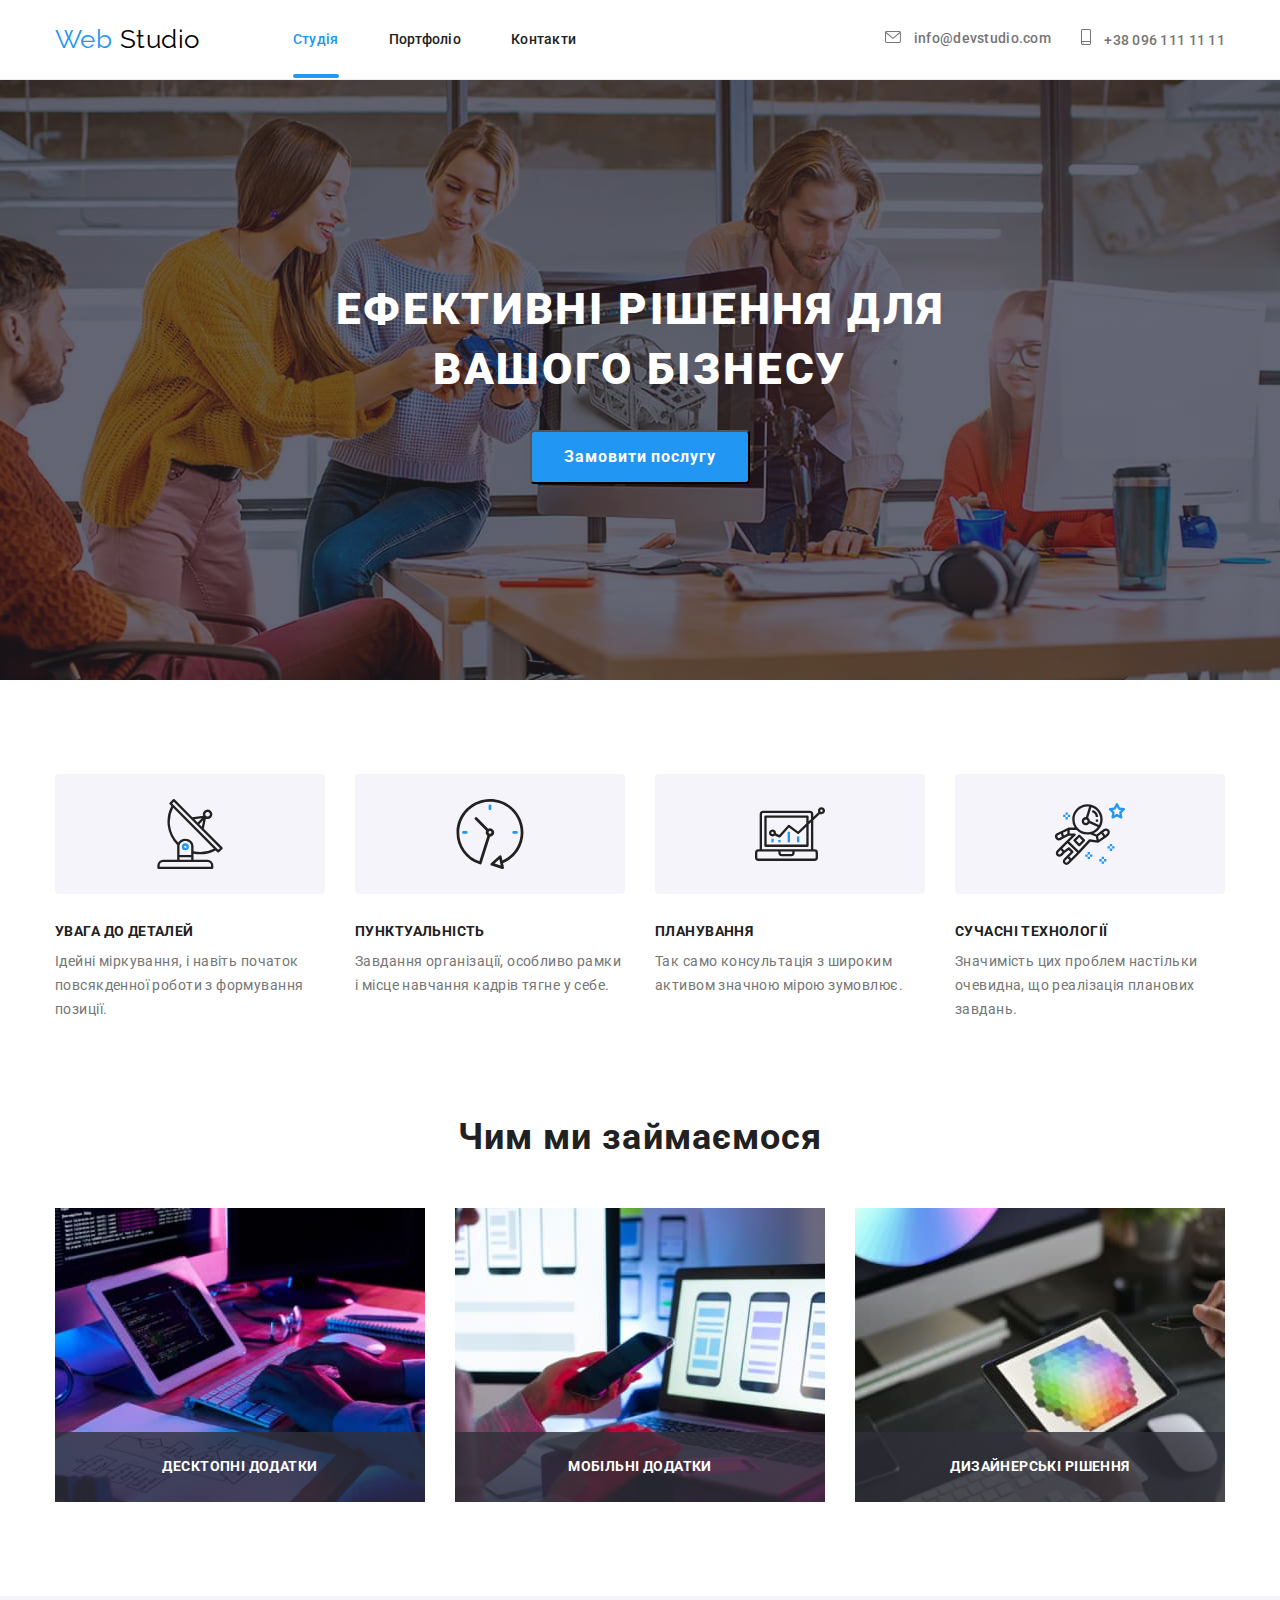
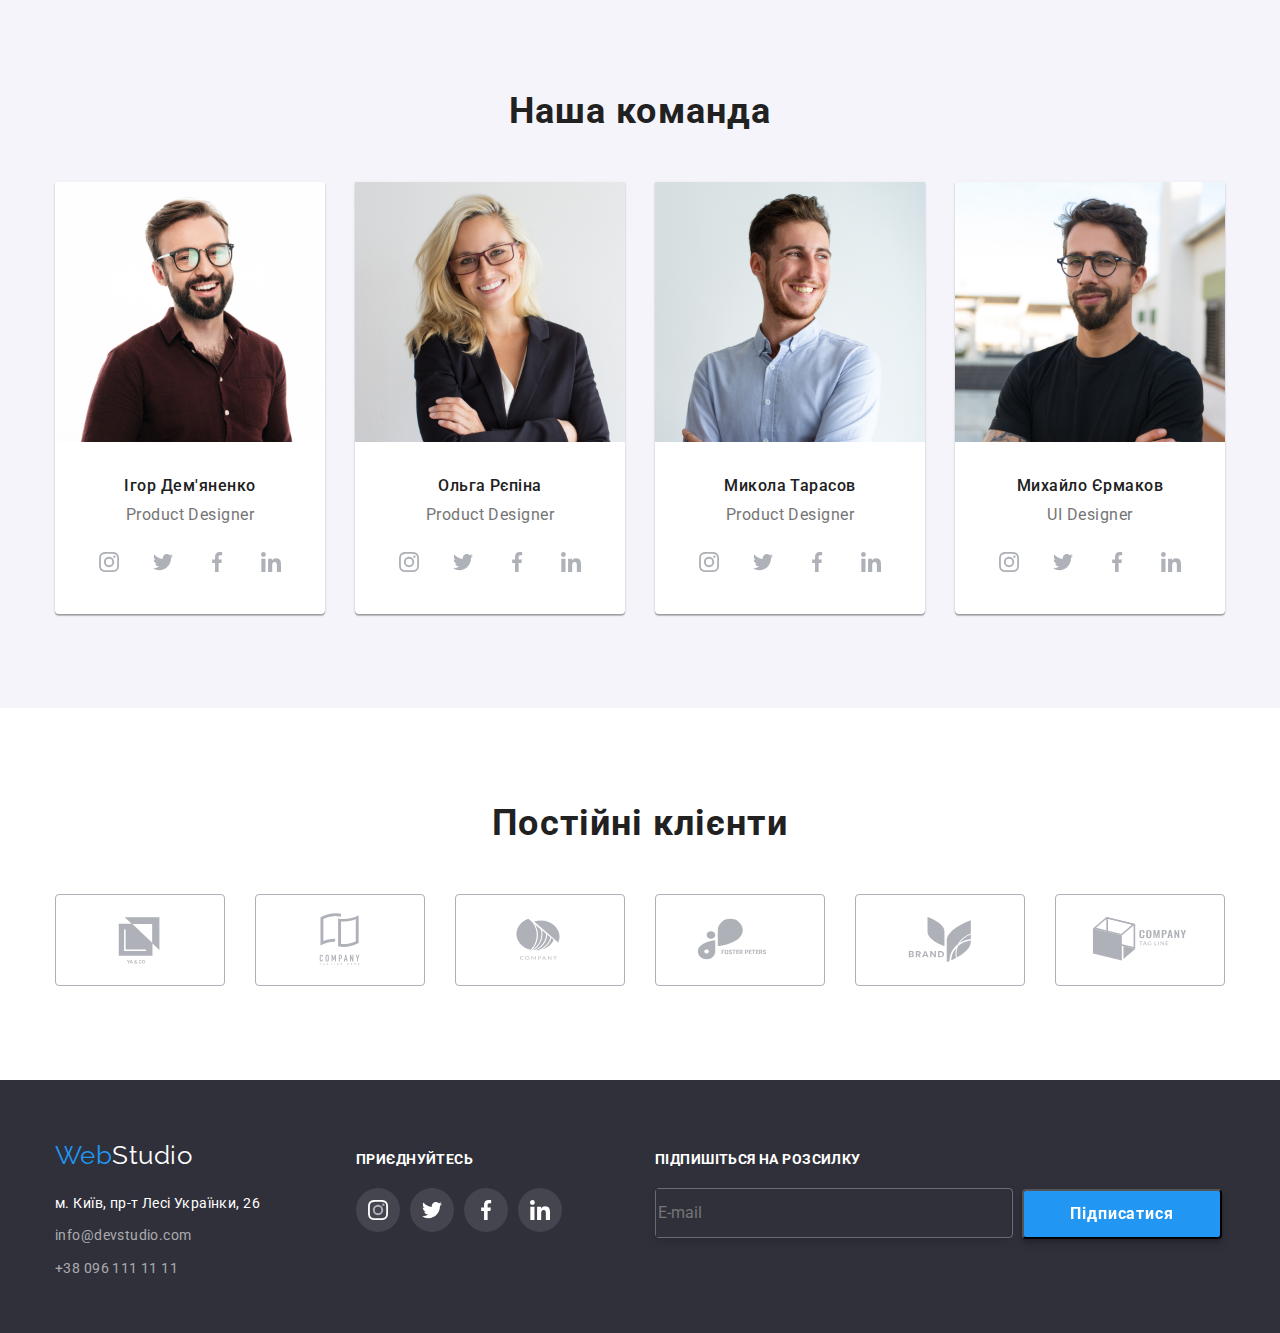
==== index.html @ 74a8862c "оформлення підписки на розсилку" ====
<!DOCTYPE html>
<html lang="uk">
    <head>
        <meta charset="UTF-8" />
        <meta http-equiv="X-UA-Compatible" content="IE=edge" />
        <meta name="viewport" content="width=device-width, initial-scale=1.0" />
        <title>Document</title>
        <link
            href="https://fonts.googleapis.com/css2?family=Raleway:wght@700&family=Roboto:wght@400;500;700;900&display=swap"
            rel="stylesheet"
        />
        <link
            rel="stylesheet"
            href="https://cdnjs.cloudflare.com/ajax/libs/modern-normalize/1.1.0/modern-normalize.min.css"
        />
        <link rel="stylesheet" href="./css/styles.css" />
    </head>
    <body class="page">
        <header class="page-header">
            <div class="container header-links">
                <a href="/" class="decoration logo">
                    <span class="logo-one">Web</span>
                    <span class="logo-two">Studio</span>
                </a>
                <nav>
                    <ul class="site-nav list">
                        <li class="item-chapter">
                            <a href="./index.html" class="link-chapter current"
                                >Студія</a
                            >
                        </li>
                        <li class="item-chapter">
                            <a href="./portfolio.html" class="link-chapter"
                                >Портфоліо</a
                            >
                        </li>
                        <li class="item-chapter">
                            <a href="" class="link-chapter">Контакти</a>
                        </li>
                    </ul>
                </nav>
                <ul class="contacts list">
                    <li class="item-contact">
                        <a class="link-contact" href="#" aria-label="mail">
                            <svg class="icon-contact" width="16" height="12">
                                <use
                                    href="./images/symbol-defs.svg#icon-icon-mail-1"
                                ></use>
                            </svg>
                            info@devstudio.com</a
                        >
                    </li>
                    <li class="item">
                        <a class="link-contact" href="#" aria-label="telephone">
                            <svg class="icon-contact" width="10" height="16">
                                <use
                                    href="./images/symbol-defs.svg#icon-icon-smartphone-1"
                                ></use>
                            </svg>
                            +38 096 111 11 11</a
                        >
                    </li>
                </ul>
            </div>
        </header>
        <main>
            <!--Шапка сайту-->

            <section class="hero">
                <div class="container">
                    <h1 class="hero-title">
                        Ефективні рішення для вашого бізнесу
                    </h1>
                    <button
                        data-modal-open
                        type="button"
                        class="button primary"
                    >
                        Замовити послугу
                    </button>
                    
                </div>
            </section>

            <!--Основні акценти-->
            <section class="section">
                <div class="container">
                    <!-- <h2 class="section-title" Постійні пріорітети</h2>     -->

                    <ul class="priority list">
                        <li class="priority-item icon-attantion">
                            <div class="upper">
                                <svg
                                    class="priority-icon"
                                    width="70"
                                    height="70"
                                >
                                    <use
                                        href="./images/symbol-defs.svg#icon-antenna-1"
                                    ></use>
                                </svg>
                            </div>
                            <h3 class="title">УВАГА ДО ДЕТАЛЕЙ</h3>
                            <p class="text">
                                Ідейні міркування, і навіть початок повсякденної
                                роботи з формування позиції.
                            </p>
                        </li>
                        <li class="priority-item icon-intime">
                            <div class="upper">
                                <svg
                                    class="priority-icon"
                                    width="70"
                                    height="70"
                                >
                                    <use
                                        href="./images/symbol-defs.svg#icon-clock-1"
                                    ></use>
                                </svg>
                            </div>
                            <h3 class="title">ПУНКТУАЛЬНІСТЬ</h3>
                            <p class="text">
                                Завдання організації, особливо рамки і місце
                                навчання кадрів тягне у себе.
                            </p>
                        </li>
                        <li class="priority-item icon-planning">
                            <div class="upper">
                                <svg
                                    class="priority-icon"
                                    width="70"
                                    height="70"
                                >
                                    <use
                                        href="./images/symbol-defs.svg#icon-diagram-1"
                                    ></use>
                                </svg>
                            </div>
                            <h3 class="title">ПЛАНУВАННЯ</h3>
                            <p class="text">
                                Так само консультація з широким активом значною
                                мірою зумовлює.
                            </p>
                        </li>
                        <li class="priority-item icon-approach">
                            <div class="upper">
                                <svg
                                    class="priority-icon"
                                    width="70"
                                    height="70"
                                >
                                    <use
                                        href="./images/symbol-defs.svg#icon-astronaut-1"
                                    ></use>
                                </svg>
                            </div>
                            <h3 class="title">СУЧАСНІ ТЕХНОЛОГІЇ</h3>
                            <p class="text">
                                Значимість цих проблем настільки очевидна, що
                                реалізація планових завдань.
                            </p>
                        </li>
                    </ul>
                </div>
            </section>
            <!--Напрямки діяльності-->
            <section class="section direction">
                <div class="container">
                    <h2 class="section-title">Чим ми займаємося</h2>
                    <ul class="image-list list">
                        <li class="image-item">
                            <img
                                class="img"
                                src="./images/img-operation-1.jpg"
                                alt="вид діяльності 1"
                                width="370"
                            />
                            <div class="description">
                                <p class="text-description">
                                    десктопні додатки
                                </p></div
                            >
                        </li>

                        <li class="image-item">
                            <img
                                class="img"
                                src="./images/img-operation-2.jpg"
                                alt="вид діяльності 2"
                                width="370"
                            />
                            <div class="description">
                                <p class="text-description">
                                    мобільні додатки
                                </p></div
                            >
                        </li>

                        <li class="image-item">
                            <img
                                class="img"
                                src="./images/img-operation-3.jpg"
                                alt="вид діяльності 3"
                                width="370"
                            />
                            <div class="description">
                                <p class="text-description">
                                    дизайнерські рішення
                                </p></div
                            >
                        </li>
                    </ul>
                </div>
            </section>
            <!--Наша команда-->

            <section class="section shadow">
                <div class="container">
                    <h2 class="section-title">Наша команда</h2>
                    <ul class="personal list">
                        <li class="personal-card">
                            <img
                                src="./images/img1.jpg"
                                alt="фото Ігор Дем'яненко"
                                width="270"
                            />
                            <div class="personal-data">
                                <h3 class="name">Ігор Дем'яненко</h3>
                                <p class="position">Product Designer</p>
                                <ul class="social-links list">
                                    <li>
                                        <a
                                            class="link-svg"
                                            href="#"
                                            aria-label="Instagram"
                                        >
                                            <svg
                                                class="icon-socials"
                                                width="20"
                                                height="20"
                                            >
                                                <use
                                                    href="./images/symbol-defs.svg#icon-instagram-2"></use></svg>
                                        </a>
                                    </li>
                                    <li>
                                        <a
                                            class="link-svg"
                                            href="#"
                                            aria-label="Instagram"
                                        >
                                            <svg
                                                class="icon-socials"
                                                width="20"
                                                height="20"
                                            >
                                                <use
                                                    href="./images/symbol-defs.svg#icon-twitter-1"
                                                ></use></svg>                                      </a>
                                    </li>
                                    <li>
                                        <a
                                            class="link-svg"
                                            href="#"
                                            aria-label="Instagram"
                                        >
                                            <svg
                                                class="icon-socials"
                                                width="20"
                                                height="20"
                                            >
                                                <use
                                                    href="./images/symbol-defs.svg#icon-facebook-1"
                                                ></use></svg>                                       </a>
                                    </li>
                                    <li>
                                        <a
                                            class="link-svg"
                                            href="#"
                                            aria-label="Instagram"
                                        >
                                            <svg
                                                class="icon-socials"
                                                width="20"
                                                height="20"
                                            >
                                                <use
                                                    href="./images/symbol-defs.svg#icon-linkedin-1"
                                                ></use></svg></a>
                                    </li>
                                </ul>
                            </div>
                        </li>
                        <li class="personal-card">
                            <img
                                src="./images/img2.jpg"
                                alt="фото Ольга Рєпіна"
                                width="270"
                            />
                            <div class="personal-data">
                                <h3 class="name">Ольга Рєпіна</h3>
                                <p class="position">Product Designer</p>
                                <ul class="social-links list">
                                    <li class="">
                                        <a
                                            class="link-svg"
                                            href="#"
                                            aria-label="Instagram"
                                        >
                                            <svg
                                                class="icon-socials"
                                                width="20"
                                                height="20"
                                            >
                                                <use
                                                    href="./images/symbol-defs.svg#icon-instagram-2"
                                                ></use></svg></a>
                                    </li>
                                    <li class="">
                                        <a
                                            class="link-svg"
                                            href="#"
                                            aria-label="Instagram"
                                        >
                                            <svg
                                                class="icon-socials"
                                                width="20"
                                                height="20"
                                            >
                                                <use
                                                    href="./images/symbol-defs.svg#icon-twitter-1"
                                                ></use></svg></a>
                                    </li>
                                    <li class="">
                                        <a
                                            class="link-svg"
                                            href="#"
                                            aria-label="Instagram"
                                        >
                                            <svg
                                                class="icon-socials"
                                                width="20"
                                                height="20"
                                            >
                                                <use
                                                    href="./images/symbol-defs.svg#icon-facebook-1"
                                                ></use></svg></a>
                                    </li>
                                    <li class="">
                                        <a
                                            class="link-svg"
                                            href="#"
                                            aria-label="Instagram"
                                        >
                                            <svg
                                                class="icon-socials"
                                                width="20"
                                                height="20"
                                            >
                                                <use
                                                    href="./images/symbol-defs.svg#icon-linkedin-1"
                                                ></use></svg></a>
                                    </li>
                                </ul>
                            </div>
                        </li>
                        <li class="personal-card">
                            <img
                                src="./images/img3.jpg"
                                alt="фото Микола Тарасов"
                                width="270"
                            />
                            <div class="personal-data">
                                <h3 class="name">Микола Тарасов</h3>
                                <p class="position">Product Designer</p>
                                <ul class="social-links list">
                                    <li>
                                        <a
                                            class="link-svg"
                                            href="#"
                                            aria-label="Instagram"
                                        >
                                            <svg
                                                class="icon-socials"
                                                width="20"
                                                height="20"
                                            >
                                                <use
                                                    href="./images/symbol-defs.svg#icon-instagram-2"
                                                ></use></svg></a>
                                    </li>
                                    <li>
                                        <a
                                            class="link-svg"
                                            href="#"
                                            aria-label="Instagram"
                                        >
                                            <svg
                                                class="icon-socials"
                                                width="20"
                                                height="20"
                                            >
                                                <use
                                                    href="./images/symbol-defs.svg#icon-twitter-1"
                                                ></use></svg></a>
                                    </li>
                                    <li>
                                        <a
                                            class="link-svg"
                                            href="#"
                                            aria-label="Instagram"
                                        >
                                            <svg
                                                class="icon-socials"
                                                width="20"
                                                height="20"
                                            >
                                                <use
                                                    href="./images/symbol-defs.svg#icon-facebook-1"
                                                ></use></svg></a>
                                    </li>
                                    <li>
                                        <a
                                            class="link-svg"
                                            href="#"
                                            aria-label="Instagram"
                                        >
                                            <svg
                                                class="icon-socials"
                                                width="20"
                                                height="20"
                                            >
                                                <use
                                                    href="./images/symbol-defs.svg#icon-linkedin-1"
                                                ></use></svg></a>
                                    </li>
                                </ul>
                            </div>
                        </li>
                        <li class="personal-card">
                            <img
                                src="./images/img4.jpg"
                                alt="фото Михайло Єрмаков"
                                width="270"
                            />
                            <div class="personal-data">
                                <h3 class="name">Михайло Єрмаков</h3>
                                <p class="position">UI Designer</p>
                                <ul class="social-links list">
                                    <li>
                                        <a
                                            class="link-svg"
                                            href="#"
                                            aria-label="Instagram"
                                        >
                                            <svg
                                                class="icon-socials"
                                                width="20"
                                                height="20"
                                            >
                                                <use
                                                    href="./images/symbol-defs.svg#icon-instagram-2"
                                                ></use></svg></a>
                                    </li>
                                    <li>
                                        <a
                                            class="link-svg"
                                            href="#"
                                            aria-label="Instagram"
                                        >
                                            <svg
                                                class="icon-socials"
                                                width="20"
                                                height="20"
                                            >
                                                <use
                                                    href="./images/symbol-defs.svg#icon-twitter-1"
                                                ></use></svg></a>
                                    </li>
                                    <li>
                                        <a
                                            class="link-svg"
                                            href="#"
                                            aria-label="Instagram"
                                        >
                                            <svg
                                                class="icon-socials"
                                                width="20"
                                                height="20"
                                            >
                                                <use
                                                    href="./images/symbol-defs.svg#icon-facebook-1"
                                                ></use></svg></a>
                                    </li>
                                    <li>
                                        <a
                                            class="link-svg"
                                            href="#"
                                            aria-label="Instagram"
                                        >
                                            <svg
                                                class="icon-socials"
                                                width="20"
                                                height="20"
                                            >
                                                <use
                                                    href="./images/symbol-defs.svg#icon-linkedin-1"
                                                ></use></svg></a>
                                    </li>
                                </ul>
                            </div>
                        </li>
                    </ul>
                </div>
            </section>
            <!--Постійні клієнти-->
            <section class="section clients">
                <div class="container">
                    <h2 class="section-title">Постійні клієнти</h2>
                    <ul class="clients-list list">
                        <li class="client">
                            <a
                                class="client-site"
                                href="#"
                                aria-label="Client1"
                            >
                                <svg
                                    class="client-icon"
                                    width="106"
                                    height="60"
                                >
                                    <use
                                        href="./images/symbol-defs.svg#icon-client1"
                                    ></use></svg></a>
                        </li>
                        <li class="client">
                            <a
                                class="client-site"
                                href="#"
                                aria-label="Client2"
                            >
                                <svg
                                    class="client-icon"
                                    width="106"
                                    height="60"
                                >
                                    <use
                                        href="./images/symbol-defs.svg#icon-client2"
                                    ></use></svg></a>
                        </li>

                        <li class="client">
                            <a
                                class="client-site"
                                href="#"
                                aria-label="Client3"
                            >
                                <svg
                                    class="client-icon"
                                    width="106"
                                    height="60"
                                >
                                    <use
                                        href="./images/symbol-defs.svg#icon-client3"
                                    ></use></svg></a>
                        </li>
                        <li class="client">
                            <a
                                class="client-site"
                                href="#"
                                aria-label="Client4"
                            >
                                <svg
                                    class="client-icon"
                                    width="106"
                                    height="60"
                                >
                                    <use
                                        href="./images/symbol-defs.svg#icon-client4"
                                    ></use></svg></a>
                        </li>
                        <li class="client">
                            <a
                                class="client-site"
                                href="#"
                                aria-label="Client5"
                            >
                                <svg
                                    class="client-icon"
                                    width="106"
                                    height="60"
                                >
                                    <use
                                        href="./images/symbol-defs.svg#icon-client5"
                                    ></use></svg></a>
                        </li>
                        <li class="client">
                            <a
                                class="client-site"
                                href="#"
                                aria-label="Client6"
                            >
                                <svg
                                    class="client-icon"
                                    width="106"
                                    height="60"
                                >
                                    <use
                                        href="./images/symbol-defs.svg#icon-client6"
                                    ></use></svg></a>
                        </li>
                    </ul>
                </div>
            </section>
        </main>
        <!--футер-->
        <footer class="footer">
            <div class="container footer-content-info">
                <div class="logo-address">
                    <a href="/" class="logo decoration">
                        <span class="logo-one">Web</span
                        ><span class="logo-three">Studio</span>
                    </a>

                    <address>
                        <ul class="address list">
                            <li>
                                <a href="/" class="post-address decoration"
                                    >м. Київ, пр-т Лесі Українки, 26</a
                                >
                            </li>
                            <li class="contact">
                                <a
                                    href="mailto:info@devstudio.com"
                                    class="contact decoration"
                                    >info@devstudio.com</a
                                >
                            </li>
                            <li class="contact">
                                <a
                                    href="tel:+38096111111"
                                    class="contact decoration"
                                    >+38 096 111 11 11</a
                                >
                            </li>
                        </ul>
                    </address>
                </div>
                <div class="socials">
                    <h3 class="caption">приєднуйтесь</h3>
                    <ul class="link-list list">
                        <li>
                            <a
                                class="link-svg-footer"
                                href="#"
                                aria-label="Instagram"
                            >
                                <svg
                                    class="icon-socials"
                                    width="20"
                                    height="20"
                                >
                                    <use
                                        href="./images/symbol-defs.svg#icon-instagram-2"
                                    ></use></svg></a>
                        </li>
                        <li>
                            <a
                                class="link-svg-footer"
                                href="#"
                                aria-label="Instagram"
                            >
                                <svg
                                    class="icon-socials"
                                    width="20"
                                    height="20"
                                >
                                    <use
                                        href="./images/symbol-defs.svg#icon-twitter-1"
                                    ></use></svg></a>
                        </li>
                        <li>
                            <a
                                class="link-svg-footer"
                                href="#"
                                aria-label="Instagram"
                            >
                                <svg
                                    class="icon-socials"
                                    width="20"
                                    height="20"
                                >
                                    <use
                                        href="./images/symbol-defs.svg#icon-facebook-1"
                                    ></use></svg></a>
                        </li>
                        <li>
                            <a
                                class="link-svg-footer"
                                href="#"
                                aria-label="Instagram"
                            >
                                <svg
                                    class="icon-socials"
                                    width="20"
                                    height="20"
                                >
                                    <use
                                        href="./images/symbol-defs.svg#icon-linkedin-1"
                                    ></use></svg></a>
                        </li>
                    </ul>
                </div>
               <div class="slogan">
<h3 class="caption">підпишіться на розсилку</h3>
<span class="user-mail">
<form class="mail-form" name="signup_form" autocomplete="on" novalidate>
  <label class="mail-label">

    <input class="input-field"  type="email" name="email" placeholder="E-mail" />
  </label>
 
  <button           
                        type="submit"
                        class="button-submit"
                    >Підписатися</button>
</form>

</span>
               </div>
            </div>
        </footer>

        <div class="backdrop is-hidden" data-modal>
                        <div class="modal">
                            <p></p>
                            <button class="button-close" data-modal-close>
                                <svg class="icon-close" width="18" height="18">
                                    <use href="./images/symbol-defs.svg#icon-close"></use>
                                </svg>
                            </button>
                        </div>
                    </div>
        <script src="./js/modal.js"></script>
    </body>
</html>
---- css/styles.css ----
:root {
    --primary-text-color: #2f303a;
    --title-text-color: #212121;
    --primaty-white-color: #ffffff;
    --accent-color: #2196f3;
    --icon-color: #afb1b8;
    --primary-bacground-color: #f5f4fa;
}

.page {
    margin: 0;
    font-family: 'Roboto', sans-serif;
    background-color: white;
    color: #757575;
    letter-spacing: 0.03em;
}

.page-header {
    padding-top: 24px;
    padding-bottom: 24px;
    border-bottom: 1px solid #ececec;
}

.decoration {
    text-decoration: none;
}

.header-links {
    display: flex;
    padding-left: 0;
    align-items: center;
}

.container {
    margin: 0 auto;
    padding-left: 15px;
    padding-right: 15px;
    width: 1200px;
}

.header-links {
    margin: auto;
}

/* logo */
.logo {
    font-family: 'Raleway', sans-serif;
    font-style: Bold;
    font-size: 26px;
    line-height: 1.2;
}

.logo-one {
    color: var(--accent-color);
}

.logo-two {
    color: #000000;
}

.logo-three {
    color: var(--primaty-white-color);
}

.list {
    margin: 0;
    padding: 0;
    list-style: none;
}

.site-nav {
    margin-left: 93px;
    display: flex;
}

.site-nav .item-chapter:not(:last-child) {
    margin-right: 50px;
}

.site-nav .link-chapter,
.contacts .link-contact {
    color: var(--title-text-color);
    font-weight: 500;
    font-size: 14px;
    line-height: 1.14;
    letter-spacing: 0.02em;
    text-decoration: none;

    transition-property: color;
    transition-property: fill;
    transition-duration: 250ms;
    transition-timing-function: cubic-bezier(0.4, 0, 0.2, 1);
}

.contacts {
    margin-left: auto;
    display: flex;
    justify-content: flex-end;
}

.contacts .item-contact:not(:last-child) {
    margin-right: 30px;
}

.item-contact {
    align-items: center;
}

.icon-contact {
    margin-right: 10px;
}
.contacts .link-contact {
    fill: #757575;
    color: #757575;
}

.site-nav .link-chapter.current,
.contacts .link-contact.current,
.site-nav .link-chapter:hover,
.site-nav .link-chapter:focus,
.contacts .link-contact:hover,
.contacts .link-contact:focus {
    fill: var(--accent-color);
    color: var(--accent-color);
}
.link-chapter {
    position: relative;
}

.item-chapter .current::after {
    display: block;
    position: absolute;
    content: '';
    width: 100%;
    height: 4px;
    border: 2px solid var(--accent-color);
    background-color: var(--accent-color);
    border-radius: 2px;
    margin-top: 25px;
}

.hero {
    background-image: linear-gradient(
            rgba(47, 48, 58, 0.4),
            rgba(47, 48, 58, 0.4)
        ),
        url(../images/hero-img.jpg);
    max-width: 1600px;
    height: 600px;
    margin-left: auto;
    margin-right: auto;
    background-position: center;

    background-size: cover;
    background-repeat: no-repeat;
    padding-top: 200px;
    padding-bottom: 200px;
    text-align: center;
}

.footer {
    background-color: var(--primary-text-color);
}

.hero-title {
    margin-top: 0px;
    margin-bottom: 30px;
    margin-left: auto;
    margin-right: auto;
    width: 696px;
    color: var(--primaty-white-color);
    font-weight: 900;
    font-size: 44px;
    line-height: 1.36;
    letter-spacing: 0.06em;
    text-transform: uppercase;
}

.button {
    padding: 10px 32px;
    font-family: inherit;
    color: var(--title-text-color);
    background: #f5f4fa;
    font-weight: 500;
    font-size: 14px;
    line-height: 1.62;
    letter-spacing: 0.02em;
    border-radius: 4px;
}

.button.primary {
    background-color: var(--accent-color);
    color: var(--primaty-white-color);
    font-weight: 700;
    font-size: 16px;
    line-height: 1.88;
    letter-spacing: 0.06em;
}

.button.secondary {
    background-color: F5F4FA;
    color: var(--title-text-color);
    border: none;

    transition-property: color, background-color, box-shadow;
    transition-duration: 250ms;
    transition-timing-function: cubic-bezier(0.4, 0, 0.2, 1);
}

.button.secondary:hover,
.button.secondary:focus {
    background-color: var(--accent-color);
    color: var(--primaty-white-color);
    box-shadow: 0px 1px 1px rgba(0, 0, 0, 0.12), 0px 4px 4px rgba(0, 0, 0, 0.06),
        1px 4px 6px rgba(0, 0, 0, 0.16);
}

.button.secondary:current {
    background-color: var(--accent-color);
    color: var(--primaty-white-color);
}
.backdrop {
    position: fixed;
    width: 100%;
    height: 100%;
    top: 0;
    left: 0;
    background: rgba(0, 0, 0, 0.2);
    opacity: 1;

    transition: opacity 250ms cubic-bezier(0.4, 0, 0.2, 1);
}

.backdrop.is-hidden {
    opacity: 0;
    pointer-events: none;
}

.backdrop.is-hidden .modal {
    transform: translate(-50%, -50%) scale(0.8);
}

.modal {
    position: absolute;
    left: 50%;
    top: 50%;
    display: flex;
    transform: translate(-50%, -50%) scale(1);
    width: 528px;
    height: 581px;
    background: var(--primaty-white-color);
    opacity: 1;

    transition: transform 250ms cubic-bezier(0.4, 0, 0.2, 1);
}

.button-close {
    position: absolute;
    width: 30px;
    height: 30px;
    right: 8px;
    top: 8px;
    border-radius: 50%;
    background-color: var(--primaty-white-color);
    border: 1px solid rgba(0, 0, 0, 0.1);
    display: flex;
    align-items: center;
    justify-content: center;
}

.icon-close {
    width: 18px;
    height: 18px;

    fill: #000000;
}

.section {
    padding-top: 94px;
    padding-bottom: 94px;
}
.direction {
    padding-top: 0;
}

.section-title {
    margin-top: 0;
    margin-bottom: 0;
    color: var(--title-text-color);
    font-size: 36px;
    line-height: 1.17;
    text-align: center;
    letter-spacing: 0.03em;
}

.priority {
    display: flex;
}

.priority-item {
    width: 270px;
}

.priority-item:not(:last-child) {
    margin-right: 30px;
}

.upper {
    background: var(--primary-bacground-color);
    border-radius: 4px;
    display: flex;
    height: 120px;
    justify-content: center;
    align-items: center;
}

.priority-icon {
    fill: var(--title-text-color);
}
.title {
    margin-top: 30px;
    margin-bottom: 10px;
    color: var(--title-text-color);
    font-size: 14px;
    line-height: 1.14;
    letter-spacing: 0.03em;
    text-transform: uppercase;
}

.priority .text {
    margin-top: 0;
    margin-bottom: 0;
    font-size: 14px;
    line-height: 1.7;
    letter-spacing: 0.03em;
}

.image-list,
.clients-list {
    margin-top: 50px;
    display: flex;
}
.image-item {
    position: relative;
}
.image-item:not(:last-child) {
    margin-right: 30px;
}
.description {
    display: flex;
    position: absolute;
    width: 370px;
    height: 70px;
    background: rgba(47, 48, 58, 0.8);
    bottom: 0;
}
.text-description {
    padding: auto;
    margin: auto;
    font-weight: 700;
    font-size: 14px;
    line-height: 1.14;
    text-align: center;
    letter-spacing: 0.03em;
    text-transform: uppercase;
    color: var(--primaty-white-color);
}

.shadow {
    background: var(--primary-bacground-color);
    padding-bottom: 94px;
}

.personal {
    margin-top: 50px;
    display: flex;
}

.personal-card {
    width: 270px;
    background-color: var(--primaty-white-color);
    box-shadow: 0px 1px 3px rgba(0, 0, 0, 0.12), 0px 1px 1px rgba(0, 0, 0, 0.14),
        0px 2px 1px rgba(0, 0, 0, 0.2);
    border-radius: 0px 0px 4px 4px;
}
.personal-card:not(:last-child) {
    margin-right: 30px;
}

.personal-data {
    padding-top: 30px;
    padding-bottom: 30px;
    text-align: center;
}

.name {
    margin-bottom: 0;
    margin-top: 0;
    color: var(--title-text-color);
    font-weight: 500;
    font-size: 16px;
    line-height: 1.19;
}

.position {
    margin-top: 10px;
    margin-bottom: 0;
    font-size: 16px;
    line-height: 1.19;
    letter-spacing: 0.03em;
}

.social-links {
    margin-top: 16px;
    margin-left: 32px;
    margin-right: 32px;
    width: 206px;
    height: 44px;
    display: flex;
    gap: 10px;
    align-items: center;
    color: var(--icon-color);
}

.link-svg {
    display: flex;
    justify-content: center;
    align-items: center;
    width: 44px;
    height: 44px;
    border-radius: 50%;
    background-color: transparent;
    color: var(--icon-color);

    transition-property: color, background-color;
    transition-duration: 250ms;
    transition-timing-function: cubic-bezier(0.4, 0, 0.2, 1);
}
.icon-socials {
    fill: currentColor;
}
.link-svg:hover,
.link-svg:focus {
    background-color: var(--accent-color);
    color: var(--primaty-white-color);
}
.client {
    display: flex;
    width: 170px;
    height: 92px;
    border-radius: 4px;
}

.client:not(:last-child) {
    margin-right: 30px;
}
.client-site {
    display: flex;
    width: 170px;
    height: 92px;
    justify-content: center;
    align-items: center;
    border: 1px solid var(--icon-color);
    border-radius: 4px;
    fill: var(--icon-color);

    transition-property: fill, border-color;
    transition-duration: 250ms;
    transition-timing-function: cubic-bezier(0.4, 0, 0.2, 1);
}

.client-site:hover,
.client-site:focus {
    fill: var(--accent-color);
    border-color: var(--accent-color);
}

.link-list {
    gap: 10px;
}

/* footer */

.footer {
    padding-top: 60px;
    padding-bottom: 60px;
}

.footer-content-info {
    display: flex;
    align-items: baseline;
}

.logo-address {
    display: block;
}

.post-address,
.address .contact {
    margin-right: 0;
    color: var(--primaty-white-color);
    font-family: 'Roboto';
    font-style: normal;
    font-size: 14px;
    line-height: 1.71;
    letter-spacing: 0.03em;
}
.address {
    margin-right: 0;
    margin-bottom: 0;
    margin-top: 20px;
    width: 231px;
    height: 81px;
}

.contact {
    margin-top: 9px;
}

.address .contact {
    color: rgba(255, 255, 255, 0.6);

    transition-property: color;
    transition-duration: 250ms;
    transition-timing-function: cubic-bezier(0.4, 0, 0.2, 1);
}

.address .contact:hover,
.address .contact:focus {
    color: var(--accent-color);
}

.socials {
    margin-top: 12px;
    margin-left: 70px;
    margin-right: 0;
    margin-top: px;

    width: 206px;
    height: 80px;
}

.caption {
    margin-top: 0;
    margin-bottom: 20px;
    font-size: 14px;
    line-height: 1.14;
    letter-spacing: 0.03em;
    text-transform: uppercase;

    color: var(--primaty-white-color);
}
.link-list {
    display: flex;
}
.link-svg-footer {
    display: flex;
    justify-content: center;
    align-items: center;
    width: 44px;
    height: 44px;
    border-radius: 50%;
    background-color: rgba(255, 255, 255, 0.1);
    color: var(--primaty-white-color);

    transition-property: color, background-color;
    transition-duration: 250ms;
    transition-timing-function: cubic-bezier(0.4, 0, 0.2, 1);
}
.link-svg-footer:hover,
.link-svg-footer:focus {
    background-color: var(--accent-color);
    color: var(--primaty-white-color);
}
.slogan {

    margin-top: 12px;
       margin-left: 93px;
       margin-right: 0;
       margin-top: px;
   
       width: 570px;
       height: 86px;
}
.user-mail {
    display: flex;

  box-sizing: border-box;
align-content: ;
position: absolute;
width: 358px;
height: 50px;


border: 1px solid rgba(255, 255, 255, 0.3);
filter: drop-shadow(0px 4px 4px rgba(0, 0, 0, 0.15));
border-radius: 4px;  
}
.mail-form {
    display:flex;
 
    
}
.mail-label {
    display: flex;
    font-weight: 400;
font-size: 16px;
line-height: 1.25;

align-items: center;
letter-spacing: 0.03em;

color: rgba(255, 255, 255, 0.6);
background-color: var(--primary-text-color);


}
.input-field {
   background-color:var(--primary-text-color); 
   border: none;
   width: 354px;
}
.button-submit {
 background-color: var(--accent-color);
    color: var(--primaty-white-color);
    width: 200px;
    height: 50px;
    font-weight: 700;
    font-size: 16px;
    line-height: 1.88;
    letter-spacing: 0.06em;
   margin-left: 12px;



background: #2196F3;
box-shadow: 0px 4px 4px rgba(0, 0, 0, 0.15);
border-radius: 4px;
   
}
    



/* portfolio */

.button-filter {
    margin-bottom: 50px;
    display: flex;
    justify-content: center;
}
.filter {
    padding: 6px 22px;
    font-size: 16px;
}

.button-item:not(:last-child) {
    margin-right: 8px;
}

.work-example {
    display: flex;
    flex-wrap: wrap;
}
.card-example {
    margin-bottom: 30px;
    width: 370px;
    background-color: var(--primaty-white-color);

    transition-property: box-shadow;
    transition-duration: 250ms;
    transition-timing-function: cubic-bezier(0.4, 0, 0.2, 1);
}

.img::after {
    position: absolute;

    content: '';
    position: absolute;
    bottom: 0;
    left: 0;
    width: 370px;
    height: 30px;

    background-color: rgba(33, 150, 243, 0.9);
}
.work-example .card-example:hover,
.work-example .card-example:focus {
    box-shadow: 0px 1px 1px rgba(0, 0, 0, 0.12), 0px 4px 4px rgba(0, 0, 0, 0.06),
        1px 4px 6px rgba(0, 0, 0, 0.16);
    cursor: pointer;
}

.img {
    position: relative;
    display: block;
    max-width: 100%;
    height: auto;
}
.descr {
    position: relative;
    overflow: hidden;
}

.descr-text {
    position: absolute;
    margin: 0;

    padding: 63px 24px;
    left: 0;
    top: 0;
    width: 100%;
    height: 100%;
    font-size: 18px;
    line-height: 1.56;
    letter-spacing: 0.03em;
    color: #ffffff;
    background-color: rgba(33, 150, 243, 0.9);

    transform: translateY(100%);
    transition: transform 250ms ease;
}
.card-example:hover .descr-text {
    transform: translateY(0);
}

.card-title {
    padding: 20px 24px;
    border: 1px solid #eeeeee;
}

.card-example:nth-last-child(-n + 3) {
    margin-bottom: 0;
}

.card-example {
    margin-right: 30px;
}

.card-example:nth-child(3n) {
    margin-right: 0px;
}

.name-example {
    margin-bottom: 0;
    margin-top: 0;
    color: var(--title-text-color);
    font-size: 18px;
    line-height: 2;
    letter-spacing: 0.06em;
}

.branch {
    margin-top: 4px;
    margin-bottom: 0;
    font-size: 16px;
    line-height: 1.88;
    letter-spacing: 0.03em;
}
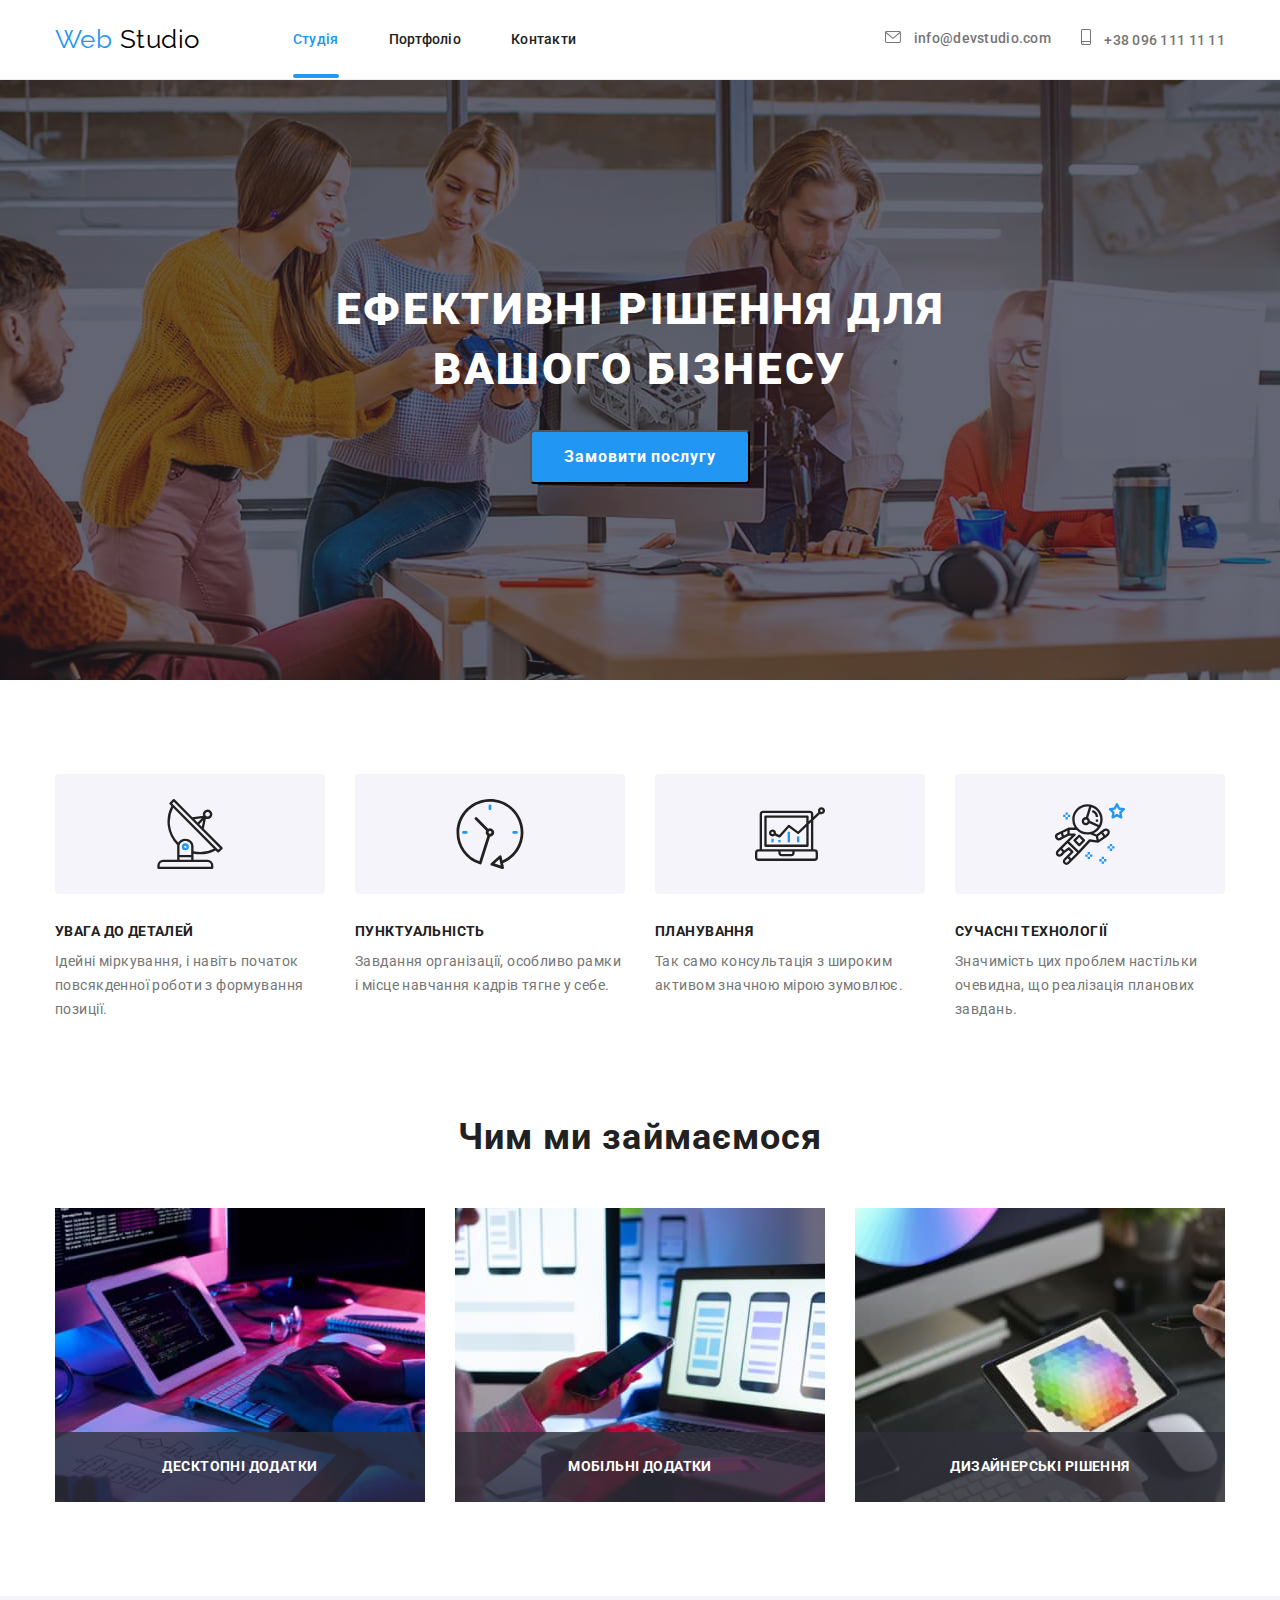
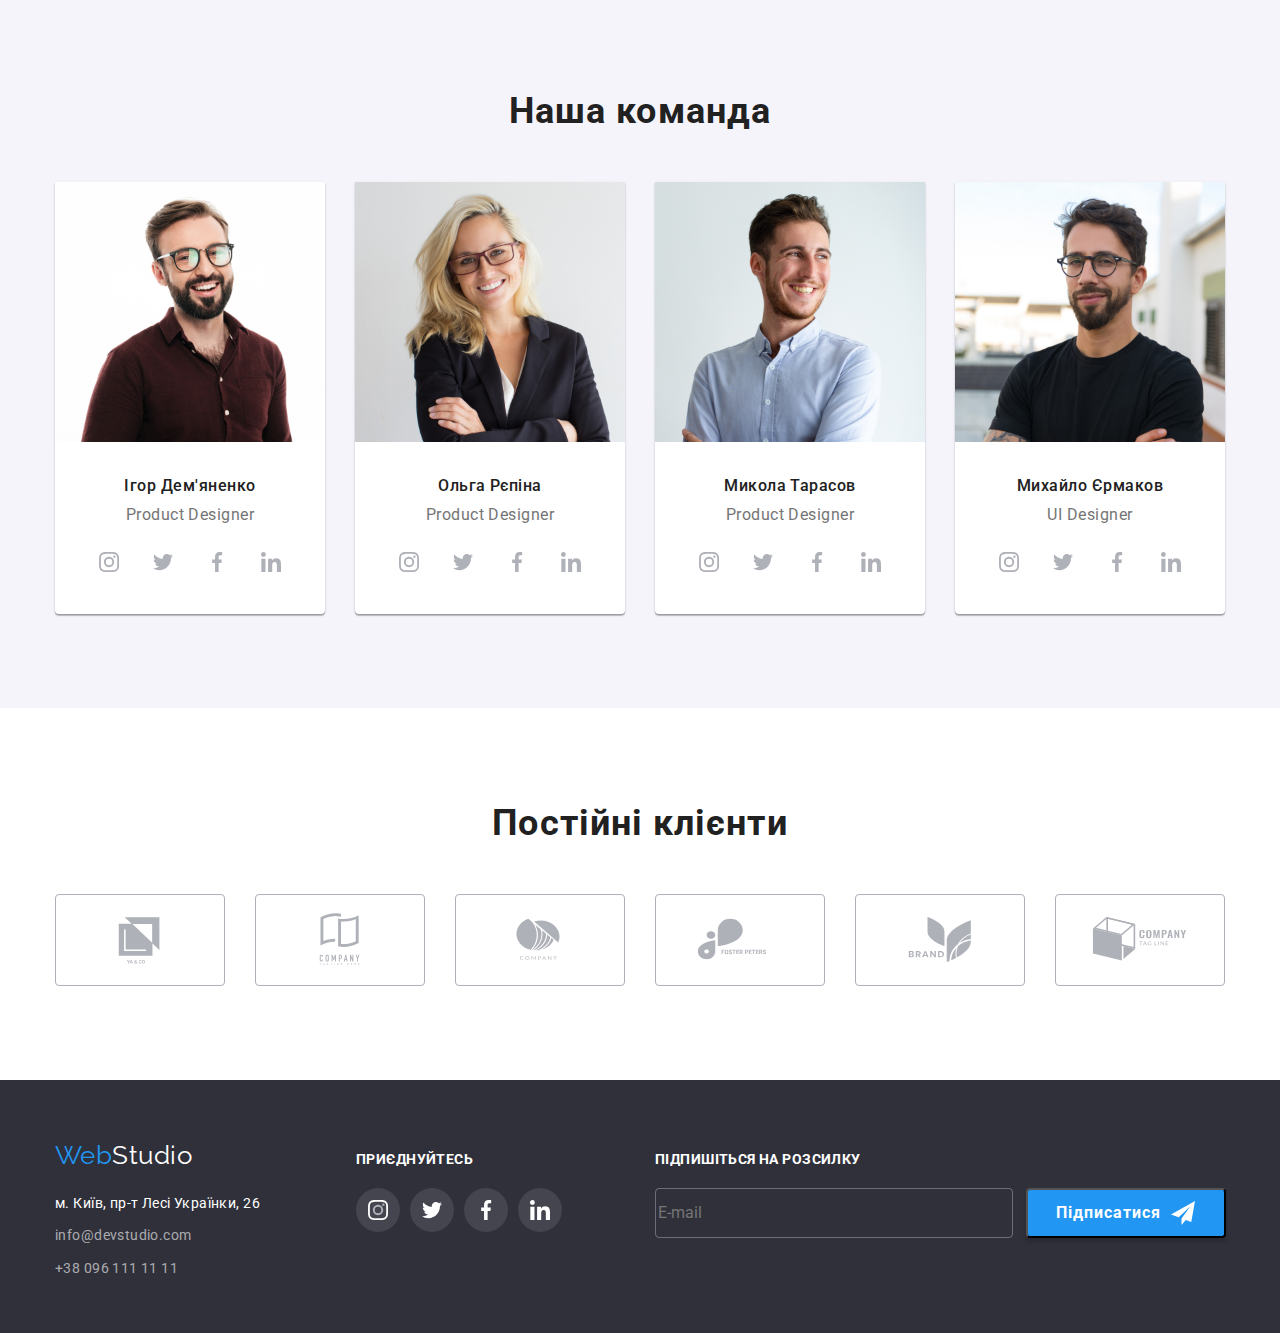
==== commit 9a72364c: "стилізація кнопки "підписатись"" ====
--- a/index.html
+++ b/index.html
@@ -723,7 +723,16 @@
   <button           
                         type="submit"
                         class="button-submit"
-                    >Підписатися</button>
+                    >Підписатися
+                    <svg
+                                                class="icon-send"
+                                                width="24"
+                                                height="24"
+                                            >
+                                                <use
+                                                    href="./images/symbol-defs.svg#icon-icon-send"
+                                                ></use></svg>                                      </a>
+                </button>
 </form>
 
 </span>
--- a/css/styles.css
+++ b/css/styles.css
@@ -582,6 +582,7 @@
        width: 570px;
        height: 86px;
 }
+
 .user-mail {
     display: flex;
 
@@ -593,14 +594,15 @@
 
 
 border: 1px solid rgba(255, 255, 255, 0.3);
-filter: drop-shadow(0px 4px 4px rgba(0, 0, 0, 0.15));
+
 border-radius: 4px;  
 }
+
 .mail-form {
     display:flex;
- 
-    
-}
+   align-items:center ; 
+}
+
 .mail-label {
     display: flex;
     font-weight: 400;
@@ -618,7 +620,8 @@
 .input-field {
    background-color:var(--primary-text-color); 
    border: none;
-   width: 354px;
+   width: 356px;
+   
 }
 .button-submit {
  background-color: var(--accent-color);
@@ -629,14 +632,21 @@
     font-size: 16px;
     line-height: 1.88;
     letter-spacing: 0.06em;
-   margin-left: 12px;
-
+   margin-left: 14px;
+align-items: center;
+text-align: center;
+display: flex;
+padding: 13px 28px;
 
 
 background: #2196F3;
 box-shadow: 0px 4px 4px rgba(0, 0, 0, 0.15);
 border-radius: 4px;
    
+}
+.icon-send {
+    margin-left: 10px;
+    fill: currentColor;
 }
     
 
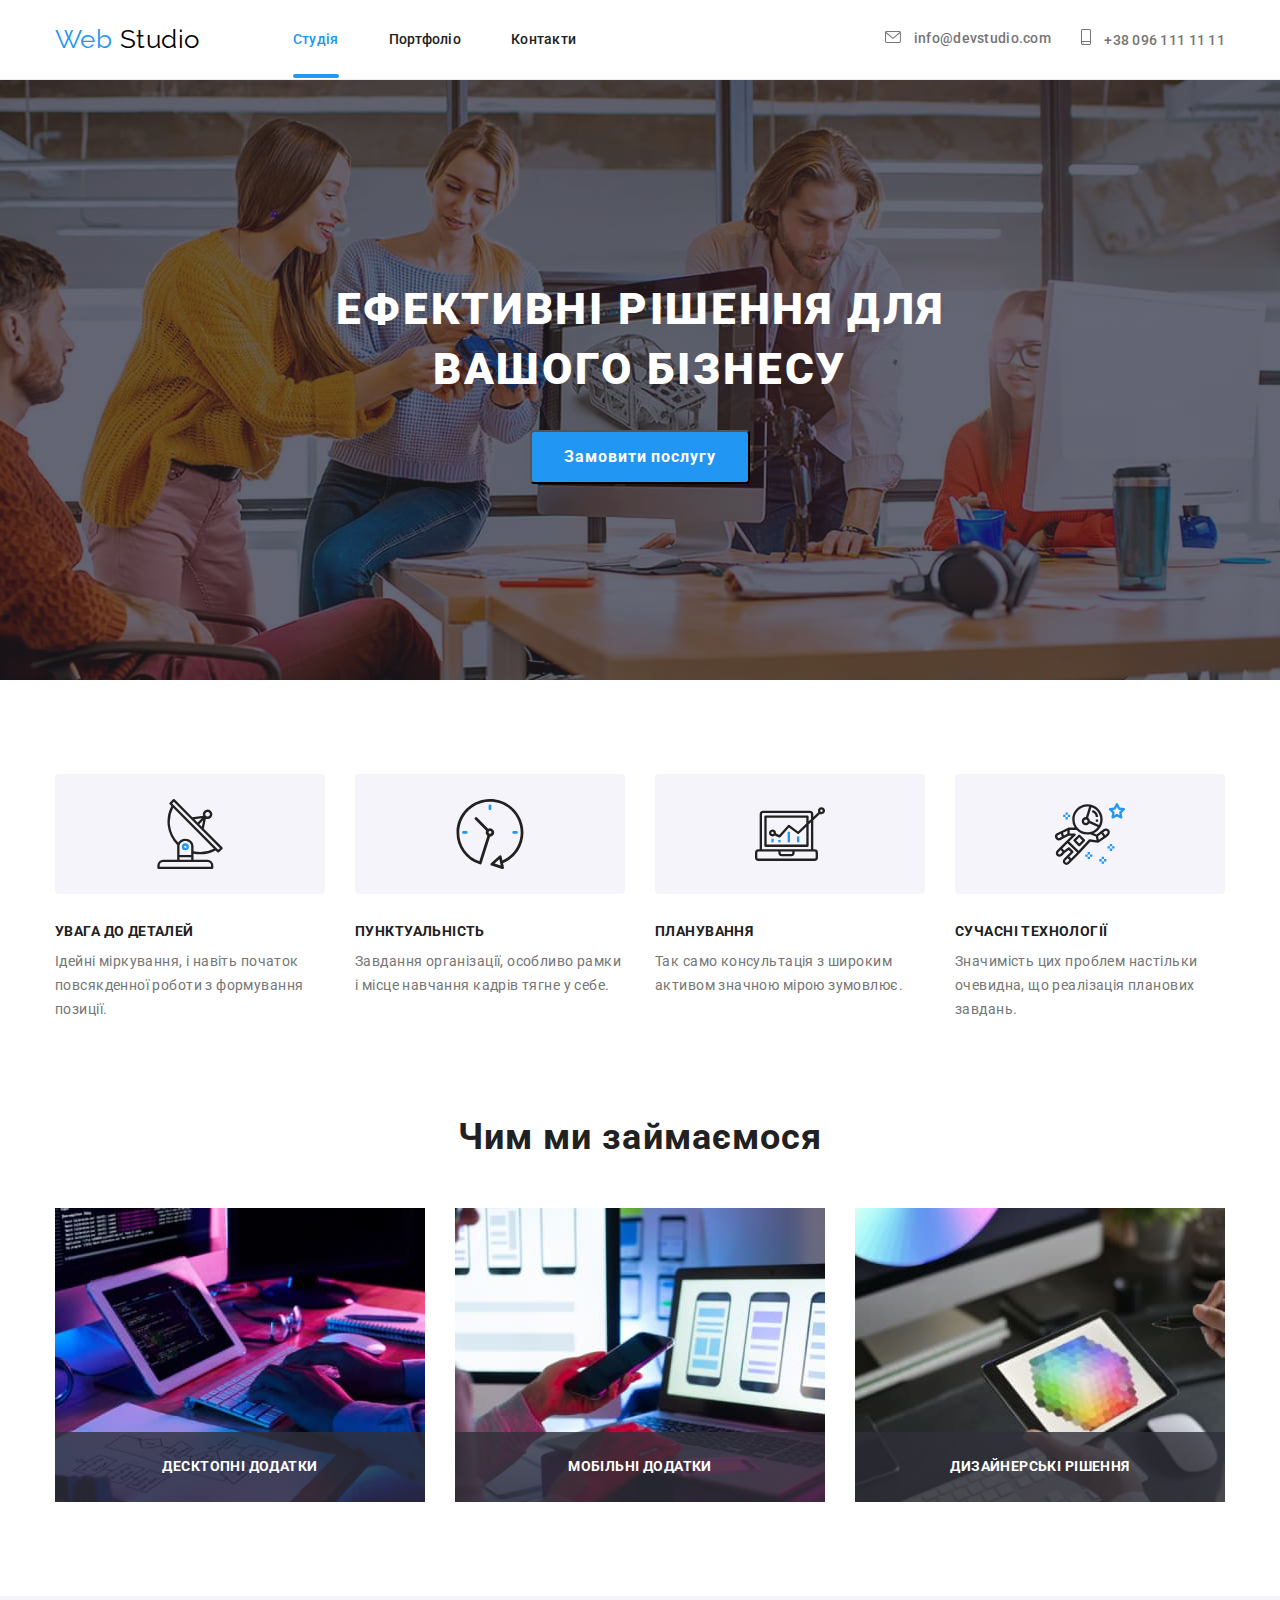
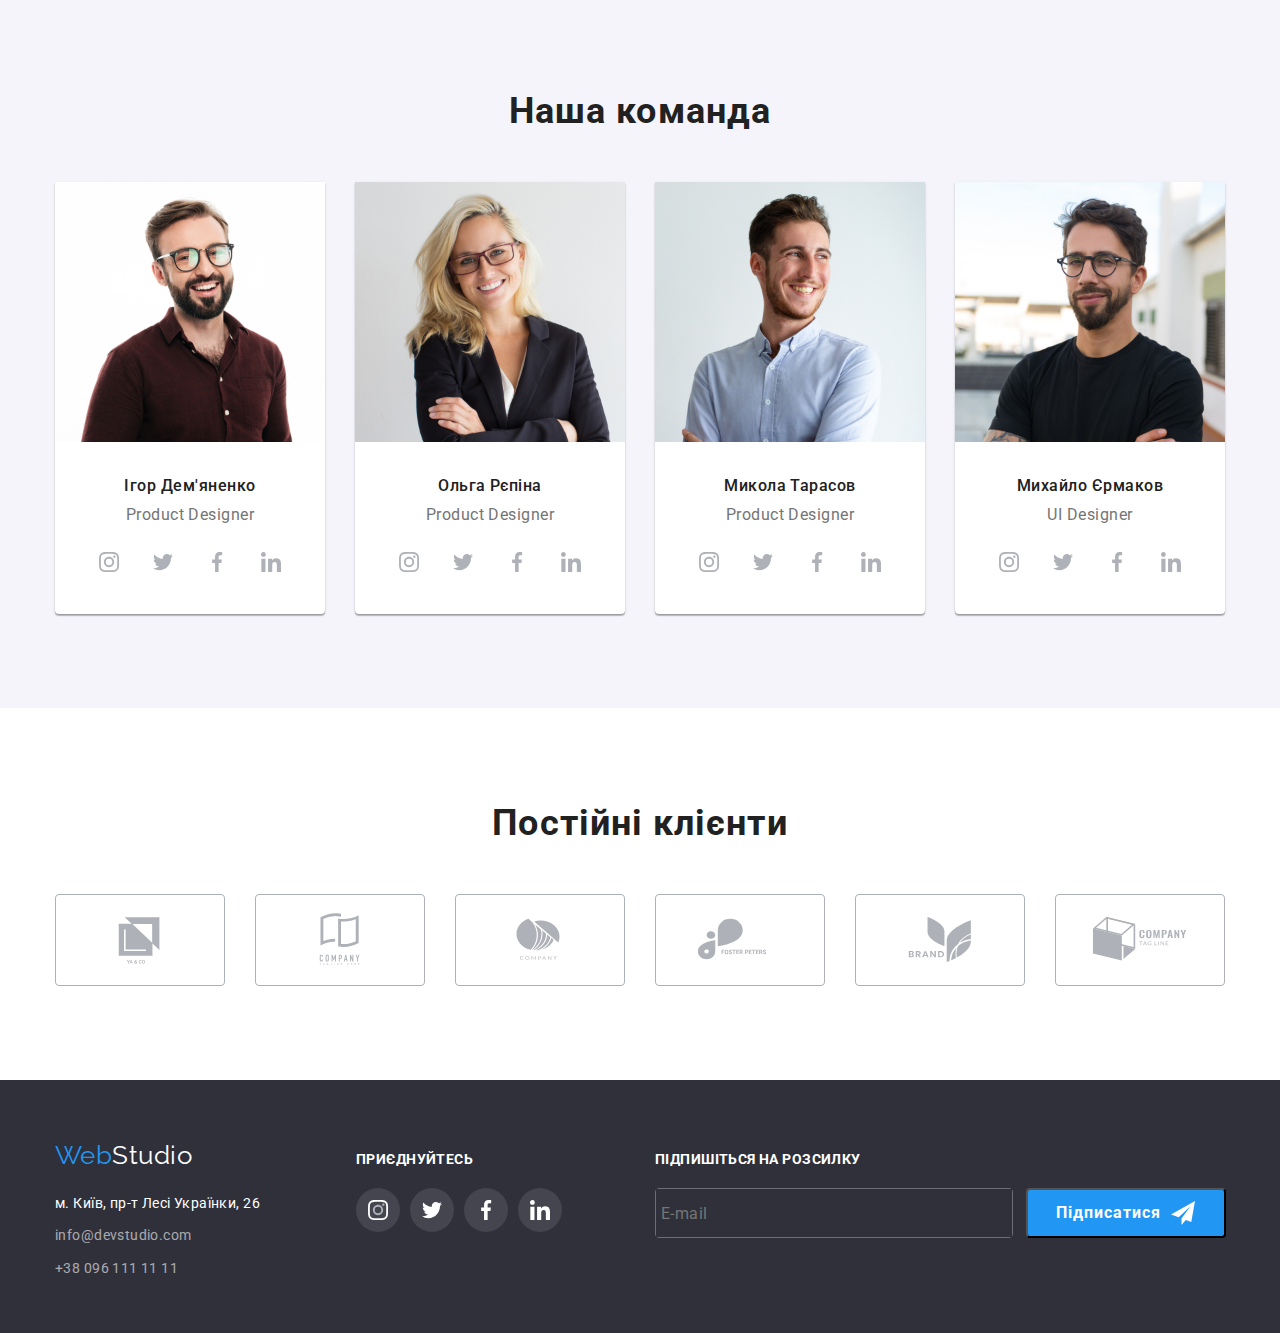
==== commit 3b55dc7b: "залишилось кілька костилів" ====
--- a/index.html
+++ b/index.html
@@ -626,8 +626,7 @@
                         <ul class="address list">
                             <li>
                                 <a href="/" class="post-address decoration"
-                                    >м. Київ, пр-т Лесі Українки, 26</a
-                                >
+                                    >м. Київ, пр-т Лесі Українки, 26</a>
                             </li>
                             <li class="contact">
                                 <a
@@ -742,12 +741,67 @@
 
         <div class="backdrop is-hidden" data-modal>
                         <div class="modal">
-                            <p></p>
+                            
                             <button class="button-close" data-modal-close>
                                 <svg class="icon-close" width="18" height="18">
                                     <use href="./images/symbol-defs.svg#icon-close"></use>
                                 </svg>
                             </button>
+
+
+
+                           
+                            
+                            
+                           <form class="form">
+                            <h3 class="modal-slogan">Залиште свої дані, ми вам передзвонимо</h3>
+                            <div class="form-field"> 
+                             <label class="form-lable" for="name">Ім'я</label>
+                             <input class="form-input" type="text" name="username" id="name" autofocus />
+                            <svg class="icon-form" width="18" height="18">
+                                <use href="./images/symbol-defs.svg#icon-person-black-18dp-1"></use>
+                             </svg>
+                            </div>
+                              
+                              <div class="form-field"> 
+                             <label class="form-lable" for="phone-number">Телефон</label>
+                             <input class="form-input" type="tel" name="phone_number" id="phone-number"/>
+                                                          <svg class="icon-form" width="18" height="18">
+                                <use href="./images/symbol-defs.svg#icon-phone-black-18dp-1"></use>
+                             </svg>
+                            </div>
+                             <div class="form-field"> 
+                             <label class="form-lable" for="email">Пошта</label>
+                             <input class="form-input" type="email" name="email" id="email"/>
+                           
+                             <svg class="icon-form" width="18" height="18">
+                                <use href="./images/symbol-defs.svg#icon-email-black-18dp-1"></use>
+                             </svg>
+                              </div>
+
+                             <div class="comment-form-field"> 
+                              <label class="form-lable" for="feedback">Коментарі</label>
+                            <textarea class="form-input-comment" name="feedback" id="feedback" rows="5" placeholder="Введіть текст"></textarea></div>
+                            
+                            <div class="checkbox"> 
+                                 <label class="form-comment" for="user-accept">
+                                     <input class="checkbox-input" type="checkbox" name="accept" id="user-accept"/>
+                                    <span class="modal-check">
+                                         <svg class="icon-checked">
+                                          <use href="./images/symbol-defs.svg#icon-icon-check"></use>
+                                         </svg>
+                                    </span>
+                               <span> Погоджуюсь з розсилкою та приймаю</span>
+                            </label>
+                                <a href="#" class="deal">Умови договору</a>
+                            </div>
+                           
+                           <div class="submit-field">
+                            <button class="submit" type="submit">Відправити</button>
+                            </div>
+                         </form>
+                 
+
                         </div>
                     </div>
         <script src="./js/modal.js"></script>
--- a/css/styles.css
+++ b/css/styles.css
@@ -242,8 +242,10 @@
 
 .modal {
     position: absolute;
+    display: flex;
     left: 50%;
     top: 50%;
+    padding: 40px;
     display: flex;
     transform: translate(-50%, -50%) scale(1);
     width: 528px;
@@ -253,7 +255,6 @@
 
     transition: transform 250ms cubic-bezier(0.4, 0, 0.2, 1);
 }
-
 .button-close {
     position: absolute;
     width: 30px;
@@ -266,14 +267,186 @@
     display: flex;
     align-items: center;
     justify-content: center;
-}
-
+    cursor: pointer;
+}
 .icon-close {
     width: 18px;
     height: 18px;
-
     fill: #000000;
-}
+
+    transition: fill 250ms cubic-bezier(0.4, 0, 0.2, 1);
+}
+.button-close:hover .icon-close,
+.button-close:focus .icon-close {
+    fill: var(--accent-color);
+}
+.form {
+    padding: 0;
+    margin: 0;
+    top: 35px;
+    width: 100%;
+}
+
+.modal-slogan {
+    width: 448px;
+    margin-top: 0;
+    padding: 0;
+    margin-left: auto;
+    margin-right: auto;
+    margin-bottom: 12px;
+    font-size: 20px;
+    line-height: 1.15;
+    text-align: center;
+    letter-spacing: 0.03em;
+    color: var(--title-text-color);
+}
+
+.form-field {
+    position: relative;
+    padding: 0;
+    margin: 0;
+    margin-bottom: 10px;
+}
+.form-lable {
+    font-weight: 400;
+    font-size: 12px;
+    line-height: 1.17;
+    letter-spacing: 0.01em;
+}
+.form-input {
+    margin: 0;
+    padding: 0;
+    margin-top: 4px;
+    padding-left: 37px;
+    width: 448px;
+    height: 40px;
+    border: 1px solid rgba(33, 33, 33, 0.2);
+    border-radius: 4px;
+    outline: transparent;
+
+    transition: border-color 250ms cubic-bezier(0.4, 0, 0.2, 1);
+}
+
+.form-input:focus,
+.form-input:hover {
+    border-color: var(--accent-color);
+}
+
+.form-comment {
+    display: flex;
+    margin-right: 5px;
+
+    font-weight: 400;
+    font-size: 14px;
+    line-height: 1.7;
+    letter-spacing: 0.03em;
+    color: #757575;
+}
+.form-input-comment {
+    margin-top: 4px;
+    padding: 12px 16px;
+    border: 1px solid rgba(33, 33, 33, 0.2);
+    border-radius: 4px;
+    width: 448px;
+    height: 115px;
+    resize: none;
+    outline: transparent;
+    font-size: 12px;
+    line-height: 1.15;
+    letter-spacing: 0.01em;
+
+    transition: border-color 250ms cubic-bezier(0.4, 0, 0.2, 1);
+}
+.form-input-comment:hover,
+.form-input-comment:focus {
+    border-color: var(--accent-color);
+}
+
+.form-input:focus + .icon-form,
+.form-input:hover + .icon-form {
+    fill: var(--accent-color);
+}
+
+.checkbox {
+    display: flex;
+    margin-left: 12px;
+}
+.checkbox-input {
+}
+.icon-form {
+    position: absolute;
+    bottom: 11px;
+    left: 12px;
+    display: inline-block;
+    width: 18px;
+    height: 18px;
+    pointer-events: none;
+
+    transition: fill 250ms cubic-bezier(0.4, 0, 0.2, 1);
+}
+.submit-field {
+    margin-top: 10px;
+   text-align: center;
+    bottom: 0;
+    left: 120px;
+    width: 100%;
+}
+.modal-check {
+    display: flex;
+    margin-left: 0;
+    width: 16px;
+    height: 15px;
+    border: 2px solid var(--title-text-color);
+    border-radius: 2px;
+}
+.icon-checked {
+    
+    fill: red;
+    opacity: 0;
+}
+
+
+
+
+
+.deal {
+    display: flex;
+    font-weight: 400;
+    font-size: 14px;
+    line-height: 1.7;
+    letter-spacing: 0.03em;
+    color: var(--accent-color);
+}
+.submit {
+    background: #188ce8;
+    box-shadow: 0px 4px 4px rgba(0, 0, 0, 0.15);
+    border-radius: 4px;
+    color: var(--primaty-white-color);
+    padding: 10px 52px;
+    font-weight: 700;
+    font-size: 16px;
+    line-height: 1.88;
+    letter-spacing: 0.06em;
+    margin-left: auto;
+    margin-right: auto;
+
+    transition: background-color 250ms cubic-bezier(0.4, 0, 0.2, 1);
+}
+
+.submit:hover {
+    background-color: var(--accent-color);
+    cursor: pointer;
+}
+
+
+
+
+
+
+
+
+
+
 
 .section {
     padding-top: 94px;
@@ -573,58 +746,64 @@
     color: var(--primaty-white-color);
 }
 .slogan {
-
     margin-top: 12px;
-       margin-left: 93px;
-       margin-right: 0;
-       margin-top: px;
-   
-       width: 570px;
-       height: 86px;
+    margin-left: 93px;
+    margin-right: 0;
+    margin-top: px;
+
+    width: 570px;
+    height: 86px;
 }
 
 .user-mail {
     display: flex;
 
-  box-sizing: border-box;
-align-content: ;
-position: absolute;
-width: 358px;
-height: 50px;
-
-
-border: 1px solid rgba(255, 255, 255, 0.3);
-
-border-radius: 4px;  
+    box-sizing: border-box;
+
+    position: absolute;
+    width: 358px;
+    height: 50px;
+
+    border: 1px solid rgba(255, 255, 255, 0.3);
+
+    border-radius: 4px;
 }
 
 .mail-form {
-    display:flex;
-   align-items:center ; 
+    display: flex;
+    align-items: center;
 }
 
 .mail-label {
     display: flex;
     font-weight: 400;
-font-size: 16px;
-line-height: 1.25;
-
-align-items: center;
-letter-spacing: 0.03em;
-
-color: rgba(255, 255, 255, 0.6);
-background-color: var(--primary-text-color);
-
-
-}
+    font-size: 16px;
+    line-height: 1.25;
+
+    align-items: center;
+    letter-spacing: 0.03em;
+
+    color: rgba(255, 255, 255, 0.6);
+    background-color: var(--primary-text-color);
+}
+
 .input-field {
-   background-color:var(--primary-text-color); 
-   border: none;
-   width: 356px;
-   
+    background-color: var(--primary-text-color);
+    border: none;
+    width: 356px;
+    height: 48px;
+    outline: transparent;
+    padding: 5px;
+    font-style: normal;
+    font-weight: 400;
+    font-size: 16px;
+    line-height: 1.25;
+    align-items: center;
+    letter-spacing: 0.03em;
+    color: rgba(255, 255, 255, 0.6);
 }
 .button-submit {
- background-color: var(--accent-color);
+    background-color: var(--accent-color);
     color: var(--primaty-white-color);
     width: 200px;
     height: 50px;
@@ -632,25 +811,24 @@
     font-size: 16px;
     line-height: 1.88;
     letter-spacing: 0.06em;
-   margin-left: 14px;
-align-items: center;
-text-align: center;
-display: flex;
-padding: 13px 28px;
-
-
-background: #2196F3;
-box-shadow: 0px 4px 4px rgba(0, 0, 0, 0.15);
-border-radius: 4px;
-   
+    margin-left: 14px;
+    align-items: center;
+    text-align: center;
+    display: flex;
+    padding: 13px 28px;
+    outline: transparent;
+
+    background: #2196f3;
+
+    border-radius: 4px;
+}
+.button-submit:hover {
+    box-shadow: 0px 4px 4px rgba(0, 0, 0, 0.15);
 }
 .icon-send {
     margin-left: 10px;
     fill: currentColor;
 }
-    
-
-
 
 /* portfolio */
 
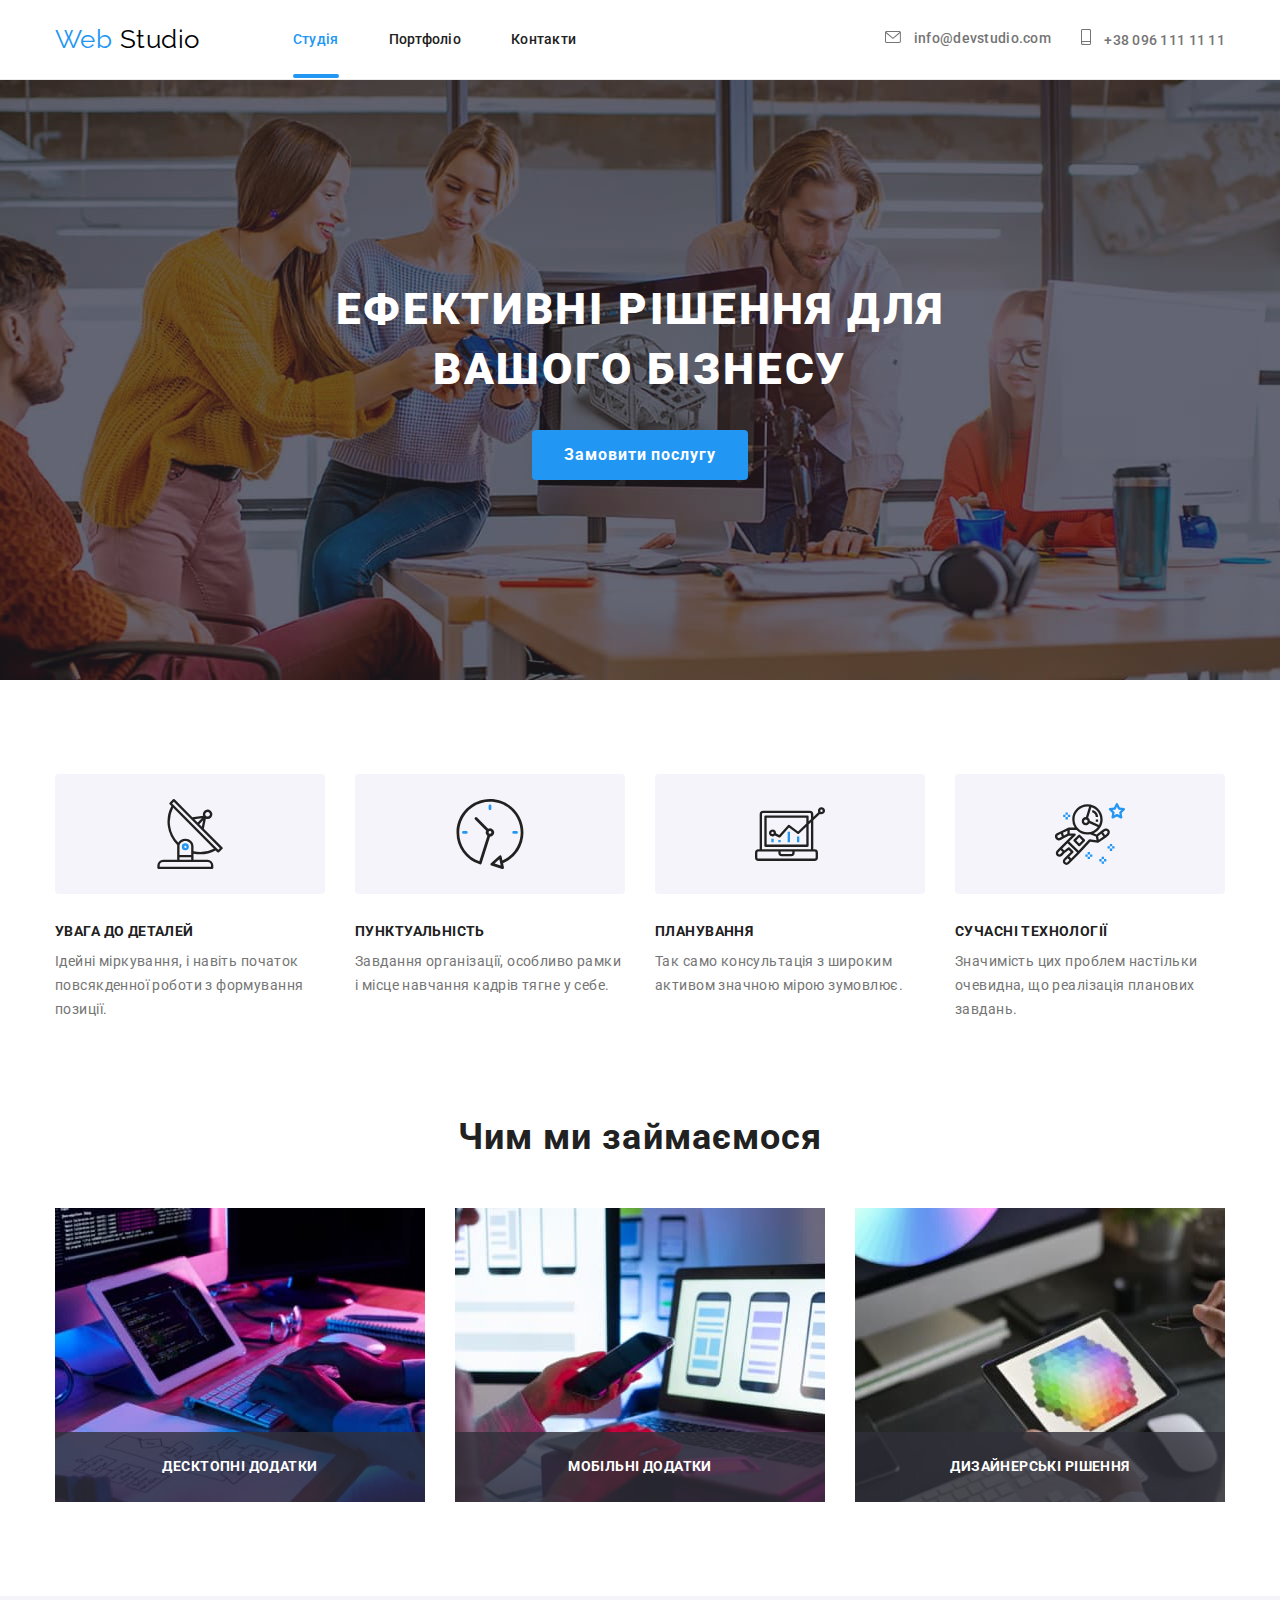
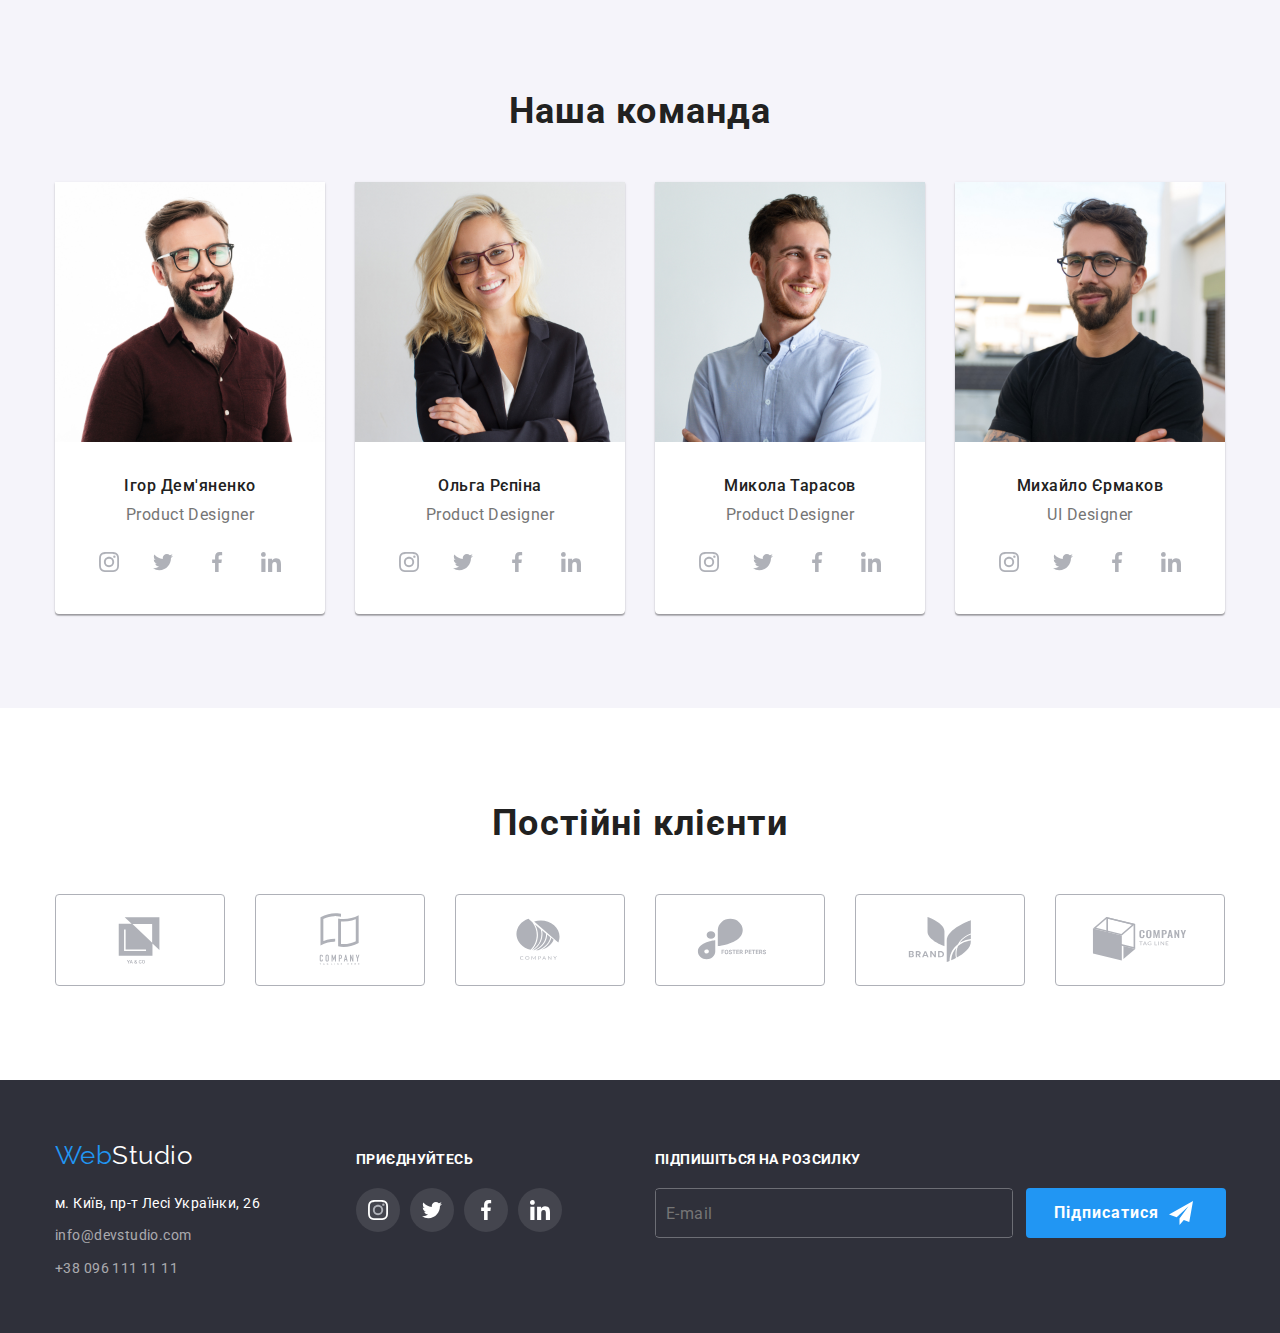
==== commit ba1d7009: "виправлення зауважень" ====
--- a/index.html
+++ b/index.html
@@ -712,14 +712,12 @@
                 </div>
                <div class="slogan">
 <h3 class="caption">підпишіться на розсилку</h3>
-<span class="user-mail">
+<div class="user-mail">
 <form class="mail-form" name="signup_form" autocomplete="on" novalidate>
   <label class="mail-label">
-
     <input class="input-field"  type="email" name="email" placeholder="E-mail" />
   </label>
- 
-  <button           
+   <button        
                         type="submit"
                         class="button-submit"
                     >Підписатися
@@ -730,11 +728,11 @@
                                             >
                                                 <use
                                                     href="./images/symbol-defs.svg#icon-icon-send"
-                                                ></use></svg>                                      </a>
+                                                ></use></svg>                                      
                 </button>
 </form>
 
-</span>
+</div>
                </div>
             </div>
         </footer>
@@ -757,40 +755,45 @@
                             <h3 class="modal-slogan">Залиште свої дані, ми вам передзвонимо</h3>
                             <div class="form-field"> 
                              <label class="form-lable" for="name">Ім'я</label>
-                             <input class="form-input" type="text" name="username" id="name" autofocus />
-                            <svg class="icon-form" width="18" height="18">
-                                <use href="./images/symbol-defs.svg#icon-person-black-18dp-1"></use>
-                             </svg>
+                             <div class="form-input-rel">
+                                 <input class="form-input" type="text" name="username" id="name" autofocus />
+                                <svg class="icon-form" width="18" height="18">
+                                    <use href="./images/symbol-defs.svg#icon-person-black-18dp-1"></use>
+                                 </svg>
+                             </div>
                             </div>
                               
                               <div class="form-field"> 
                              <label class="form-lable" for="phone-number">Телефон</label>
+                              <div class="form-input-rel">
                              <input class="form-input" type="tel" name="phone_number" id="phone-number"/>
                                                           <svg class="icon-form" width="18" height="18">
                                 <use href="./images/symbol-defs.svg#icon-phone-black-18dp-1"></use>
                              </svg>
+                             </div>
                             </div>
                              <div class="form-field"> 
                              <label class="form-lable" for="email">Пошта</label>
+                             <div class="form-input-rel">
                              <input class="form-input" type="email" name="email" id="email"/>
                            
                              <svg class="icon-form" width="18" height="18">
                                 <use href="./images/symbol-defs.svg#icon-email-black-18dp-1"></use>
                              </svg>
                               </div>
-
+                          </div>
                              <div class="comment-form-field"> 
                               <label class="form-lable" for="feedback">Коментарі</label>
                             <textarea class="form-input-comment" name="feedback" id="feedback" rows="5" placeholder="Введіть текст"></textarea></div>
                             
                             <div class="checkbox"> 
                                  <label class="form-comment" for="user-accept">
-                                     <input class="checkbox-input" type="checkbox" name="accept" id="user-accept"/>
-                                    <span class="modal-check">
-                                         <svg class="icon-checked">
+                                      <input class="checkbox-input" type="checkbox" name="accept" id="user-accept"/>
+                                   
+                                         <svg class="modal-check" width="16" height="15">
                                           <use href="./images/symbol-defs.svg#icon-icon-check"></use>
                                          </svg>
-                                    </span>
+                                    
                                <span> Погоджуюсь з розсилкою та приймаю</span>
                             </label>
                                 <a href="#" class="deal">Умови договору</a>
--- a/css/styles.css
+++ b/css/styles.css
@@ -186,6 +186,7 @@
     line-height: 1.62;
     letter-spacing: 0.02em;
     border-radius: 4px;
+    border: none;
 }
 
 .button.primary {
@@ -245,7 +246,7 @@
     display: flex;
     left: 50%;
     top: 50%;
-    padding: 40px;
+    padding: 35px 40px;
     display: flex;
     transform: translate(-50%, -50%) scale(1);
     width: 528px;
@@ -288,12 +289,12 @@
 }
 
 .modal-slogan {
-    width: 448px;
     margin-top: 0;
     padding: 0;
     margin-left: auto;
     margin-right: auto;
-    margin-bottom: 12px;
+    margin-bottom: 10px;
+    width: 100%;
     font-size: 20px;
     line-height: 1.15;
     text-align: center;
@@ -308,17 +309,23 @@
     margin-bottom: 10px;
 }
 .form-lable {
+    margin: 0;
+    padding: 0;
     font-weight: 400;
     font-size: 12px;
     line-height: 1.17;
     letter-spacing: 0.01em;
+}
+.form-input-rel {
+    position: relative;
+   
 }
 .form-input {
     margin: 0;
     padding: 0;
     margin-top: 4px;
     padding-left: 37px;
-    width: 448px;
+    width: 100%;
     height: 40px;
     border: 1px solid rgba(33, 33, 33, 0.2);
     border-radius: 4px;
@@ -334,7 +341,8 @@
 
 .form-comment {
     display: flex;
-    margin-right: 5px;
+    margin-right: 7px;
+    margin-left: 5px;
 
     font-weight: 400;
     font-size: 14px;
@@ -347,8 +355,8 @@
     padding: 12px 16px;
     border: 1px solid rgba(33, 33, 33, 0.2);
     border-radius: 4px;
-    width: 448px;
-    height: 115px;
+    width: 100%;
+    height: 120px;
     resize: none;
     outline: transparent;
     font-size: 12px;
@@ -368,15 +376,17 @@
 }
 
 .checkbox {
+    margin-top: 13px;
     display: flex;
     margin-left: 12px;
 }
-.checkbox-input {
-}
+
 .icon-form {
     position: absolute;
-    bottom: 11px;
-    left: 12px;
+    top: 50%;
+  left: 20px;
+    transform: translate(-50%,-50%);
+    
     display: inline-block;
     width: 18px;
     height: 18px;
@@ -386,28 +396,28 @@
 }
 .submit-field {
     margin-top: 10px;
-   text-align: center;
+    text-align: center;
     bottom: 0;
     left: 120px;
     width: 100%;
 }
 .modal-check {
     display: flex;
-    margin-left: 0;
+    margin-top: 4px;
+    margin-left: -13px;
+    margin-right: 7px;
     width: 16px;
     height: 15px;
-    border: 2px solid var(--title-text-color);
+    border: 1px solid var(--primary-text-color);
     border-radius: 2px;
-}
-.icon-checked {
-    
-    fill: red;
-    opacity: 0;
-}
-
-
-
-
+    fill: var(--primaty-white-color);
+    transition: fill, border 250ms cubic-bezier(0.4, 0, 0.2, 1);
+}
+
+.checkbox-input:checked + .modal-check {
+    fill: var(--accent-color);
+    border: none;
+}
 
 .deal {
     display: flex;
@@ -429,7 +439,7 @@
     letter-spacing: 0.06em;
     margin-left: auto;
     margin-right: auto;
-
+border: none;
     transition: background-color 250ms cubic-bezier(0.4, 0, 0.2, 1);
 }
 
@@ -437,16 +447,6 @@
     background-color: var(--accent-color);
     cursor: pointer;
 }
-
-
-
-
-
-
-
-
-
-
 
 .section {
     padding-top: 94px;
@@ -779,21 +779,20 @@
     font-weight: 400;
     font-size: 16px;
     line-height: 1.25;
-
-    align-items: center;
-    letter-spacing: 0.03em;
-
+    align-items: center;
+    letter-spacing: 0.03em;
     color: rgba(255, 255, 255, 0.6);
     background-color: var(--primary-text-color);
+    border-radius: 4px;
 }
 
 .input-field {
     background-color: var(--primary-text-color);
     border: none;
     width: 356px;
-    height: 48px;
+    height: 46px;
     outline: transparent;
-    padding: 5px;
+    padding: 10px;
     font-style: normal;
     font-weight: 400;
     font-size: 16px;
@@ -817,10 +816,9 @@
     display: flex;
     padding: 13px 28px;
     outline: transparent;
-
     background: #2196f3;
-
     border-radius: 4px;
+    border: none;
 }
 .button-submit:hover {
     box-shadow: 0px 4px 4px rgba(0, 0, 0, 0.15);
